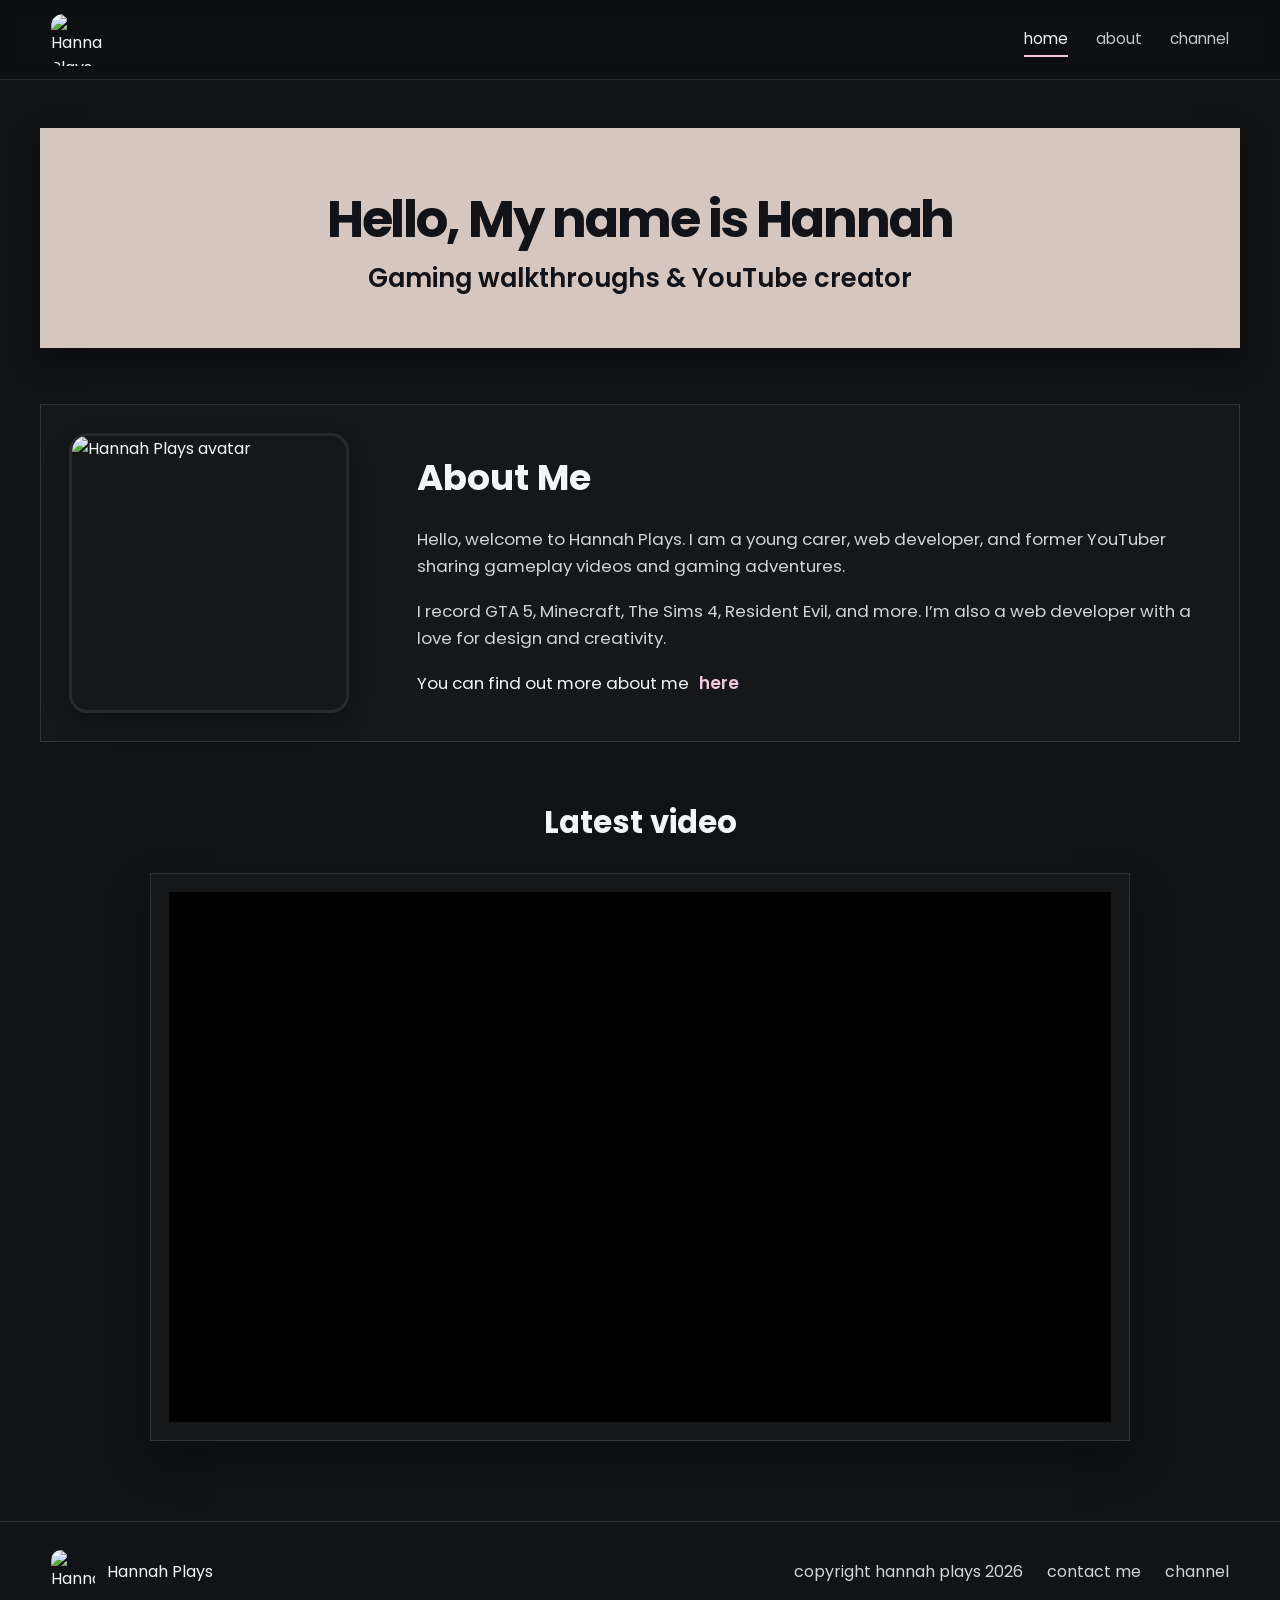
==== index.html @ 0dc18f48 "new changes" ====
﻿<!DOCTYPE html>
<html lang="en">
<head>
  <meta charset="UTF-8" />
  <meta name="viewport" content="width=device-width, initial-scale=1.0" />
  <title>Hannah Plays</title>
  <link rel="preconnect" href="https://fonts.gstatic.com" />
  <link href="https://fonts.googleapis.com/css2?family=Poppins:wght@400;600;700&display=swap" rel="stylesheet" />
  <link rel="stylesheet" href="assets/css/main.css" />
  <link rel="icon" href="assets/images/youtube-pfp.jpg" />
</head>
<body>
  <nav class="site-nav" aria-label="Main navigation">
    <div class="logo">
      <img src="assets/images/youtube-pfp.jpg" alt="Hannah Plays logo" />
    </div>

    <div class="hamburger" aria-label="Open menu" aria-expanded="false">
      <span></span>
      <span></span>
      <span></span>
    </div>

    <ul class="nav-links">
      <li><a class="active" href="#top">Home</a></li>
      <li><a href="#about">About</a></li>
      <li><a href="https://youtube.com/@autumnskyy_plays" target="_blank" rel="noreferrer">Channel</a></li>
    </ul>
  </nav>

  <main class="page-shell" id="top">
    <header class="hero">
      <div class="hero-panel">
        <div>
          <h1>Hello, My name is Hannah</h1>
          <h2>Gaming walkthroughs &amp; YouTube creator</h2>
        </div>
      </div>
    </header>

    <section class="about" id="about">
      <div class="about-card">
        <img src="assets/images/youtube-pfp.jpg" alt="Hannah Plays avatar" />

        <div class="about-copy">
          <h3>About Me</h3>
          <p>
            Hello, welcome to Hannah Plays. I am a young carer, web developer, and former YouTuber sharing gameplay videos and gaming adventures.
          </p>
          <p>
            I record GTA 5, Minecraft, The Sims 4, Resident Evil, and more. I’m also a web developer with a love for design and creativity.
          </p>
          <div class="more">
            <span>You can find out more about me</span>
            <a href="https://hannahcodes.co.uk/about/about.html" target="_blank" rel="noreferrer">here</a>
          </div>
        </div>
      </div>
    </section>

    <section class="latest" id="video">
      <h3>Latest video</h3>
      <div class="video-wrap">
        <iframe src="https://www.youtube.com/embed/QtCrce-6GHk" title="Latest video from Hannah Plays" allow="accelerometer; autoplay; clipboard-write; encrypted-media; gyroscope; picture-in-picture; web-share" allowfullscreen></iframe>
      </div>
    </section>
  </main>

  <footer class="site-footer">
    <div class="footer-inner">
      <div class="footer-logo">
        <img src="assets/images/youtube-pfp.jpg" alt="Hannah Plays footer logo" />
        <span>Hannah Plays</span>
      </div>

      <div class="footer-links">
        <span>copyright hannah plays 2026</span>
        <a href="mailto:hannah@hannahcodes.co.uk">contact me</a>
        <a href="https://youtube.com/@autumnskyy_plays" target="_blank" rel="noreferrer">channel</a>
      </div>
    </div>
  </footer>

  <script src="assets/js/nav.js"></script>
</body>
</html>
---- assets/css/main.css ----
﻿:root {
  --bg: #101214;
  --panel: #1b1d20;
  --panel-alt: #d9c9c4;
  --text: #f3f5f7;
  --muted: #d0d5db;
  --accent: #f2c7e2;
  --accent-strong: #dd9cc7;
  --soft: rgba(255,255,255,0.08);
  --line: rgba(255,255,255,0.12);
  --nav: #0d0f12;
  --footer: #111316;
  --hero-bg: #d6c6c0;
  --hero-text: #111319;
  --shadow: rgba(0,0,0,0.32);
}

* {
  box-sizing: border-box;
  margin: 0;
  padding: 0;
}

html {
  scroll-behavior: smooth;
}

body {
  font-family: "Poppins", sans-serif;
  background: var(--bg);
  color: var(--text);
  line-height: 1.6;
}

a {
  color: inherit;
  text-decoration: none;
}

img {
  display: block;
  max-width: 100%;
}

.site-nav {
  position: sticky;
  top: 0;
  z-index: 50;
  display: flex;
  align-items: center;
  justify-content: space-between;
  height: 80px;
  padding: 0 4vw;
  background: rgba(13,15,18,0.94);
  border-bottom: 1px solid var(--line);
  backdrop-filter: blur(8px);
}

.logo {
  display: flex;
  align-items: center;
  gap: 12px;
  min-width: 180px;
}

.logo img {
  width: 52px;
  height: 52px;
  border-radius: 12px;
  object-fit: cover;
}

.nav-links {
  list-style: none;
  display: flex;
  align-items: center;
  gap: 28px;
  text-transform: lowercase;
  font-size: 0.95rem;
}

.nav-links a {
  position: relative;
  color: var(--text);
  opacity: 0.8;
  transition: opacity 0.2s ease;
}

.nav-links a::after {
  content: "";
  position: absolute;
  left: 0;
  bottom: -8px;
  width: 0;
  height: 2px;
  background: var(--accent);
  transition: width 0.25s ease;
}

.nav-links a:hover,
.nav-links a.active {
  opacity: 1;
}

.nav-links a:hover::after,
.nav-links a.active::after {
  width: 100%;
}

.hamburger {
  display: none;
  flex-direction: column;
  gap: 5px;
  width: 34px;
  cursor: pointer;
}

.hamburger span {
  display: block;
  height: 3px;
  background: #fff;
  border-radius: 10px;
}

.page-shell {
  width: min(1200px, calc(100% - 32px));
  margin: 0 auto;
}

.hero {
  padding-top: 48px;
}

.hero-panel {
  background: var(--hero-bg);
  color: var(--hero-text);
  border-radius: 0;
  padding: 56px 30px 42px;
  min-height: 220px;
  display: flex;
  align-items: center;
  justify-content: center;
  text-align: center;
  box-shadow: 0 12px 30px var(--shadow);
}

.hero-panel h1 {
  font-size: clamp(2.1rem, 4vw, 4rem);
  line-height: 1.1;
  letter-spacing: -0.04em;
  max-width: 900px;
  font-weight: 700;
}

.hero-panel h2 {
  margin-top: 10px;
  font-size: clamp(1.1rem, 2vw, 2rem);
  font-weight: 600;
}

.about {
  padding: 56px 0 20px;
}

.about-card {
  display: grid;
  grid-template-columns: 320px 1fr;
  gap: 28px;
  align-items: center;
  background: rgba(255,255,255,0.02);
  border: 1px solid var(--line);
  padding: 28px;
}

.about-card img {
  width: 100%;
  max-width: 280px;
  aspect-ratio: 1;
  object-fit: cover;
  border-radius: 18px;
  border: 3px solid rgba(255,255,255,0.08);
  box-shadow: 0 8px 24px var(--shadow);
}

.about-copy h3 {
  font-size: clamp(1.8rem, 2.8vw, 2.7rem);
  margin-bottom: 20px;
}

.about-copy p {
  color: var(--muted);
  font-size: 1.05rem;
  margin-bottom: 18px;
}

.about-copy .more {
  display: flex;
  flex-wrap: wrap;
  align-items: center;
  gap: 10px;
  font-size: 1.05rem;
  color: var(--text);
}

.about-copy .more a {
  color: var(--accent);
  font-weight: 600;
}

.latest {
  padding: 36px 0 80px;
}

.latest h3 {
  text-align: center;
  font-size: clamp(1.8rem, 2.4vw, 2.4rem);
  margin-bottom: 26px;
}

.video-wrap {
  max-width: 980px;
  margin: 0 auto;
  background: rgba(255,255,255,0.02);
  border: 1px solid var(--line);
  box-shadow: 0 20px 40px rgba(0,0,0,0.26);
  padding: 18px;
}

.video-wrap iframe {
  width: 100%;
  aspect-ratio: 16 / 9;
  border: 0;
  display: block;
  background: #000;
}

.site-footer {
  background: var(--footer);
  border-top: 1px solid var(--line);
  padding: 28px 4vw;
}

.footer-inner {
  width: min(1200px, 100%);
  margin: 0 auto;
  display: flex;
  align-items: center;
  justify-content: space-between;
  gap: 20px;
}

.footer-logo {
  display: flex;
  align-items: center;
  gap: 12px;
}

.footer-logo img {
  width: 44px;
  height: 44px;
  border-radius: 10px;
}

.footer-links {
  display: flex;
  align-items: center;
  gap: 24px;
  color: var(--muted);
  flex-wrap: wrap;
}

.footer-links a {
  color: var(--muted);
}

.footer-links a:hover {
  color: var(--accent);
}

@media (max-width: 800px) {
  .hamburger {
    display: flex;
  }

  .nav-links {
    position: absolute;
    top: 80px;
    left: 0;
    right: 0;
    display: none;
    flex-direction: column;
    padding: 20px 0 28px;
    background: rgba(13,15,18,0.98);
    border-top: 1px solid var(--line);
    border-bottom: 1px solid var(--line);
  }

  .nav-links.open {
    display: flex;
  }

  .about-card {
    grid-template-columns: 1fr;
    text-align: center;
  }

  .about-card img {
    margin: 0 auto;
  }

  .about-copy .more {
    justify-content: center;
  }

  .footer-inner {
    flex-direction: column;
    align-items: flex-start;
  }
}
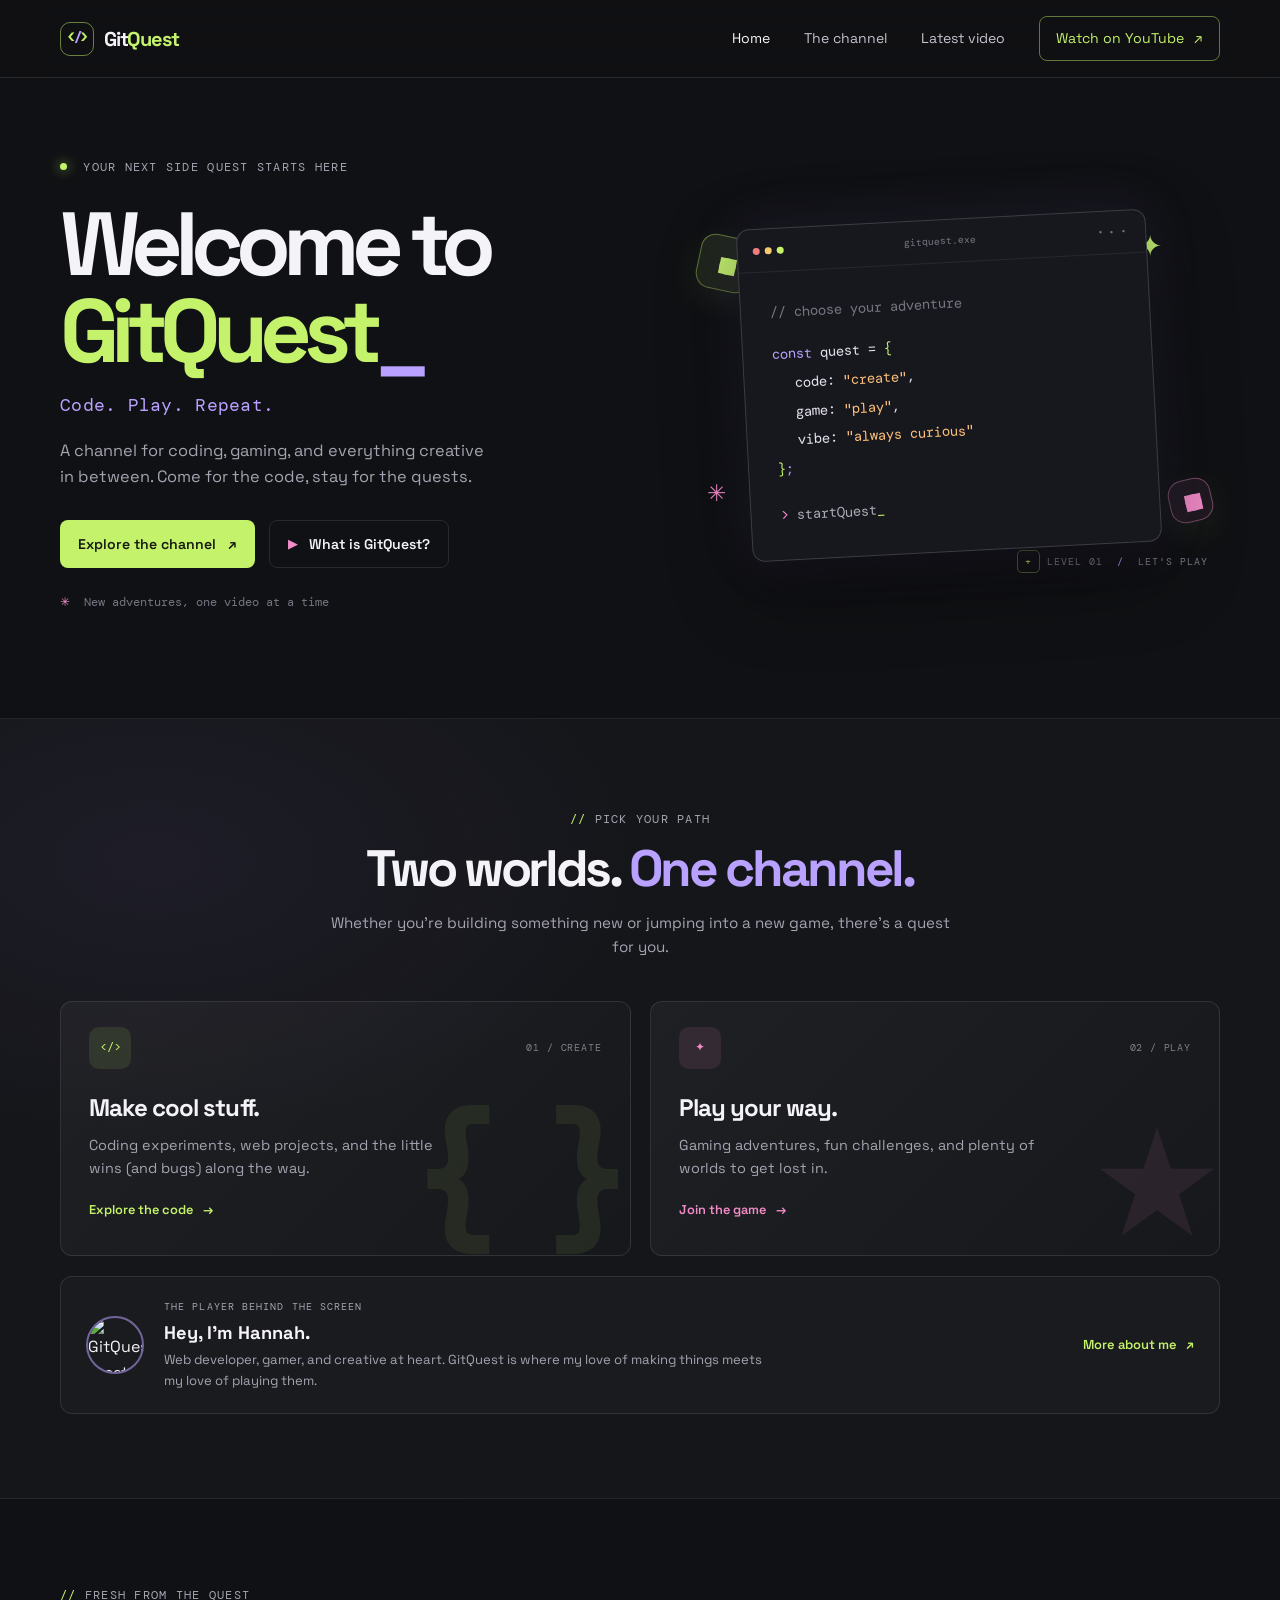
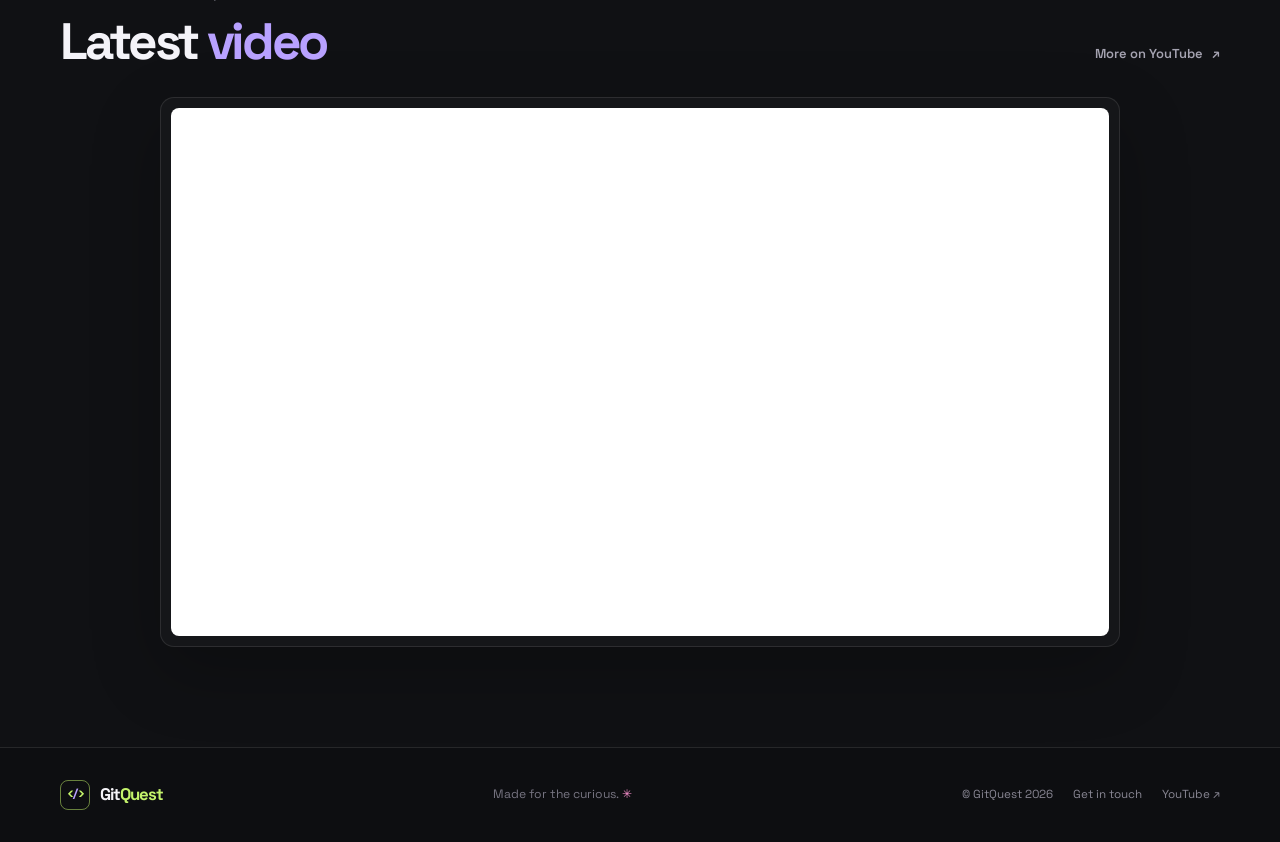
==== commit 689a9929: "GitQuest" ====
--- a/index.html
+++ b/index.html
@@ -1,86 +1,151 @@
 ﻿<!DOCTYPE html>
 <html lang="en">
+
 <head>
   <meta charset="UTF-8" />
   <meta name="viewport" content="width=device-width, initial-scale=1.0" />
-  <title>Hannah Plays</title>
-  <link rel="preconnect" href="https://fonts.gstatic.com" />
-  <link href="https://fonts.googleapis.com/css2?family=Poppins:wght@400;600;700&display=swap" rel="stylesheet" />
+  <meta name="theme-color" content="#101114" />
+  <meta name="description" content="GitQuest is a channel for coding, gaming, and the fun adventures in between." />
+  <title>GitQuest — Code. Play. Repeat.</title>
+  <link rel="preconnect" href="https://fonts.googleapis.com" />
+  <link rel="preconnect" href="https://fonts.gstatic.com" crossorigin />
+  <link href="https://fonts.googleapis.com/css2?family=DM+Mono:wght@400;500&family=Space+Grotesk:wght@400;500;600;700&display=swap" rel="stylesheet" />
   <link rel="stylesheet" href="assets/css/main.css" />
   <link rel="icon" href="assets/images/youtube-pfp.jpg" />
 </head>
+
 <body>
   <nav class="site-nav" aria-label="Main navigation">
-    <div class="logo">
-      <img src="assets/images/youtube-pfp.jpg" alt="Hannah Plays logo" />
-    </div>
+    <a class="brand" href="#top" aria-label="GitQuest home">
+      <span class="brand-mark" aria-hidden="true"><span>&lt;</span><i>/</i><span>&gt;</span></span>
+      <span>Git<span class="brand-accent">Quest</span></span>
+    </a>
 
-    <div class="hamburger" aria-label="Open menu" aria-expanded="false">
+    <button class="hamburger" type="button" aria-label="Open menu" aria-expanded="false" aria-controls="nav-links">
       <span></span>
       <span></span>
       <span></span>
-    </div>
+    </button>
 
-    <ul class="nav-links">
+    <ul class="nav-links" id="nav-links">
       <li><a class="active" href="#top">Home</a></li>
-      <li><a href="#about">About</a></li>
-      <li><a href="https://youtube.com/@autumnskyy_plays" target="_blank" rel="noreferrer">Channel</a></li>
+      <li><a href="#about">The channel</a></li>
+      <li><a href="#video">Latest video</a></li>
+      <li><a class="nav-cta" href="https://youtube.com/@autumnskyy_plays" target="_blank" rel="noreferrer">Watch on YouTube <span aria-hidden="true">↗</span></a></li>
     </ul>
   </nav>
 
-  <main class="page-shell" id="top">
-    <header class="hero">
-      <div class="hero-panel">
-        <div>
-          <h1>Hello, My name is Hannah</h1>
-          <h2>Gaming walkthroughs &amp; YouTube creator</h2>
+  <main id="top">
+    <section class="hero page-shell" aria-labelledby="hero-title">
+      <div class="hero-copy">
+        <p class="eyebrow"><span class="status-dot"></span> YOUR NEXT SIDE QUEST STARTS HERE</p>
+        <h1 id="hero-title">Welcome to<br /><span class="title-highlight">GitQuest</span><span class="title-cursor" aria-hidden="true">_</span></h1>
+        <p class="hero-tagline">Code. Play. Repeat.</p>
+        <p class="hero-description">A channel for coding, gaming, and everything creative in between. Come for the code, stay for the quests.</p>
+        <div class="hero-actions">
+          <a class="button button-primary" href="https://youtube.com/@autumnskyy_plays" target="_blank" rel="noreferrer">Explore the channel <span aria-hidden="true">↗</span></a>
+          <a class="button button-quiet" href="#about"><span class="play-icon" aria-hidden="true">▶</span> What is GitQuest?</a>
         </div>
+        <div class="hero-note"><span aria-hidden="true">✳</span> New adventures, one video at a time</div>
       </div>
-    </header>
 
-    <section class="about" id="about">
-      <div class="about-card">
-        <img src="assets/images/youtube-pfp.jpg" alt="Hannah Plays avatar" />
+      <div class="quest-art" aria-label="A coding terminal surrounded by colorful game-inspired shapes">
+        <div class="art-orbit orbit-one"></div>
+        <div class="art-orbit orbit-two"></div>
+        <div class="spark spark-one">✦</div>
+        <div class="spark spark-two">✳</div>
+        <div class="quest-window">
+          <div class="window-bar">
+            <div class="window-dots" aria-hidden="true"><i></i><i></i><i></i></div>
+            <span>gitquest.exe</span>
+            <span class="window-menu" aria-hidden="true">···</span>
+          </div>
+          <div class="terminal-content">
+            <p class="terminal-comment">// choose your adventure</p>
+            <p><span class="terminal-purple">const</span> quest = <span class="terminal-green">{</span></p>
+            <p class="terminal-indent">code: <span class="terminal-orange">"create"</span>,</p>
+            <p class="terminal-indent">game: <span class="terminal-orange">"play"</span>,</p>
+            <p class="terminal-indent">vibe: <span class="terminal-orange">"always curious"</span></p>
+            <p><span class="terminal-green">}</span><span class="terminal-purple">;</span></p>
+            <p class="terminal-run"><span class="terminal-prompt">&gt;</span> startQuest<span class="terminal-cursor">_</span></p>
+          </div>
+        </div>
+        <div class="pixel-token token-one" aria-hidden="true"><span></span></div>
+        <div class="pixel-token token-two" aria-hidden="true"><span></span></div>
+        <div class="art-label"><span class="label-icon" aria-hidden="true">+</span> LEVEL 01 <span class="label-divider">/</span> LET'S PLAY</div>
+      </div>
+    </section>
 
-        <div class="about-copy">
-          <h3>About Me</h3>
-          <p>
-            Hello, welcome to Hannah Plays. I am a young carer, web developer, and former YouTuber sharing gameplay videos and gaming adventures.
-          </p>
-          <p>
-            I record GTA 5, Minecraft, The Sims 4, Resident Evil, and more. I’m also a web developer with a love for design and creativity.
-          </p>
-          <div class="more">
-            <span>You can find out more about me</span>
-            <a href="https://hannahcodes.co.uk/about/about.html" target="_blank" rel="noreferrer">here</a>
+    <section class="channel-section" id="about">
+      <div class="page-shell">
+        <div class="section-heading">
+          <p class="eyebrow"><span class="heading-slash">//</span> PICK YOUR PATH</p>
+          <h2>Two worlds. <span>One channel.</span></h2>
+          <p>Whether you're building something new or jumping into a new game, there's a quest for you.</p>
+        </div>
+
+        <div class="path-grid">
+          <article class="path-card path-code">
+            <div class="path-topline"><span class="path-icon code-icon" aria-hidden="true">&lt;/&gt;</span><span class="path-number">01 / CREATE</span></div>
+            <h3>Make cool stuff.</h3>
+            <p>Coding experiments, web projects, and the little wins (and bugs) along the way.</p>
+            <span class="path-decoration code-decoration" aria-hidden="true">{ }</span>
+            <a href="#video" class="path-link">Explore the code <span aria-hidden="true">→</span></a>
+          </article>
+
+          <article class="path-card path-game">
+            <div class="path-topline"><span class="path-icon game-icon" aria-hidden="true">✦</span><span class="path-number">02 / PLAY</span></div>
+            <h3>Play your way.</h3>
+            <p>Gaming adventures, fun challenges, and plenty of worlds to get lost in.</p>
+            <span class="path-decoration game-decoration" aria-hidden="true">★</span>
+            <a href="#video" class="path-link">Join the game <span aria-hidden="true">→</span></a>
+          </article>
+        </div>
+
+        <div class="about-strip">
+          <div class="about-avatar"><img src="assets/images/youtube-pfp.jpg" alt="GitQuest creator" /></div>
+          <div class="about-copy">
+            <p class="eyebrow">THE PLAYER BEHIND THE SCREEN</p>
+            <h3>Hey, I'm Hannah.</h3>
+            <p>Web developer, gamer, and creative at heart. GitQuest is where my love of making things meets my love of playing them.</p>
           </div>
+          <a class="about-link" href="https://hannahcodes.co.uk/about/about.html" target="_blank" rel="noreferrer">More about me <span aria-hidden="true">↗</span></a>
         </div>
       </div>
     </section>
 
-    <section class="latest" id="video">
-      <h3>Latest video</h3>
+    <section class="latest page-shell" id="video">
+      <div class="latest-heading">
+        <div>
+          <p class="eyebrow"><span class="heading-slash">//</span> FRESH FROM THE QUEST</p>
+          <h2>Latest <span>video</span></h2>
+        </div>
+        <a class="text-link" href="https://youtube.com/@autumnskyy_plays" target="_blank" rel="noreferrer">More on YouTube <span aria-hidden="true">↗</span></a>
+      </div>
       <div class="video-wrap">
-        <iframe src="https://www.youtube.com/embed/QtCrce-6GHk" title="Latest video from Hannah Plays" allow="accelerometer; autoplay; clipboard-write; encrypted-media; gyroscope; picture-in-picture; web-share" allowfullscreen></iframe>
+        <iframe src="https://www.youtube.com/embed/QtCrce-6GHk" title="Latest video from GitQuest"
+          allow="accelerometer; autoplay; clipboard-write; encrypted-media; gyroscope; picture-in-picture; web-share"
+          referrerpolicy="strict-origin-when-cross-origin" allowfullscreen></iframe>
       </div>
     </section>
   </main>
 
   <footer class="site-footer">
     <div class="footer-inner">
-      <div class="footer-logo">
-        <img src="assets/images/youtube-pfp.jpg" alt="Hannah Plays footer logo" />
-        <span>Hannah Plays</span>
-      </div>
-
+      <a class="brand footer-brand" href="#top" aria-label="GitQuest home">
+        <span class="brand-mark" aria-hidden="true"><span>&lt;</span><i>/</i><span>&gt;</span></span>
+        <span>Git<span class="brand-accent">Quest</span></span>
+      </a>
+      <p>Made for the curious. <span aria-hidden="true">✳</span></p>
       <div class="footer-links">
-        <span>copyright hannah plays 2026</span>
-        <a href="mailto:hannah@hannahcodes.co.uk">contact me</a>
-        <a href="https://youtube.com/@autumnskyy_plays" target="_blank" rel="noreferrer">channel</a>
+        <span>© GitQuest 2026</span>
+        <a href="mailto:hannah@hannahcodes.co.uk">Get in touch</a>
+        <a href="https://youtube.com/@autumnskyy_plays" target="_blank" rel="noreferrer">YouTube ↗</a>
       </div>
     </div>
   </footer>
 
   <script src="assets/js/nav.js"></script>
 </body>
-</html>
+
+</html>
--- a/assets/css/main.css
+++ b/assets/css/main.css
@@ -1,18 +1,16 @@
-﻿:root {
-  --bg: #101214;
-  --panel: #1b1d20;
-  --panel-alt: #d9c9c4;
-  --text: #f3f5f7;
-  --muted: #d0d5db;
-  --accent: #f2c7e2;
-  --accent-strong: #dd9cc7;
-  --soft: rgba(255,255,255,0.08);
-  --line: rgba(255,255,255,0.12);
-  --nav: #0d0f12;
-  --footer: #111316;
-  --hero-bg: #d6c6c0;
-  --hero-text: #111319;
-  --shadow: rgba(0,0,0,0.32);
+:root {
+  color-scheme: dark;
+  --bg: #101114;
+  --bg-soft: #15161a;
+  --panel: #191a20;
+  --text: #f4f3f8;
+  --muted: #a5a3b1;
+  --line: rgba(255, 255, 255, 0.1);
+  --lime: #c4f36b;
+  --purple: #b8a1ff;
+  --pink: #f28cc8;
+  --font: "Space Grotesk", sans-serif;
+  --mono: "DM Mono", monospace;
 }
 
 * {
@@ -23,13 +21,21 @@
 
 html {
   scroll-behavior: smooth;
+  scroll-padding-top: 88px;
 }
 
 body {
-  font-family: "Poppins", sans-serif;
+  overflow-x: hidden;
   background: var(--bg);
   color: var(--text);
+  font-family: var(--font);
   line-height: 1.6;
+}
+
+body,
+button,
+a {
+  -webkit-tap-highlight-color: transparent;
 }
 
 a {
@@ -37,9 +43,20 @@
   text-decoration: none;
 }
 
+a:focus-visible,
+button:focus-visible {
+  outline: 2px solid var(--lime);
+  outline-offset: 5px;
+}
+
 img {
   display: block;
   max-width: 100%;
+}
+
+.page-shell {
+  width: min(1160px, calc(100% - 48px));
+  margin: 0 auto;
 }
 
 .site-nav {
@@ -49,271 +66,951 @@
   display: flex;
   align-items: center;
   justify-content: space-between;
-  height: 80px;
-  padding: 0 4vw;
-  background: rgba(13,15,18,0.94);
+  height: 78px;
+  padding: 0 max(24px, calc((100vw - 1160px) / 2));
+  background: rgba(16, 17, 20, 0.88);
   border-bottom: 1px solid var(--line);
-  backdrop-filter: blur(8px);
-}
-
-.logo {
+  backdrop-filter: blur(16px);
+}
+
+.brand {
+  display: inline-flex;
+  align-items: center;
+  gap: 10px;
+  color: var(--text);
+  font-size: 1.25rem;
+  font-weight: 700;
+  letter-spacing: -0.06em;
+}
+
+.brand-accent {
+  color: var(--lime);
+}
+
+.brand-mark {
+  display: inline-flex;
+  align-items: center;
+  justify-content: center;
+  width: 34px;
+  height: 34px;
+  border: 1px solid rgba(196, 243, 107, 0.5);
+  border-radius: 10px;
+  color: var(--lime);
+  font-family: var(--mono);
+  font-size: 0.8rem;
+  letter-spacing: -0.12em;
+}
+
+.brand-mark i {
+  color: var(--purple);
+  font-style: normal;
+}
+
+.nav-links {
   display: flex;
   align-items: center;
-  gap: 12px;
-  min-width: 180px;
-}
-
-.logo img {
-  width: 52px;
-  height: 52px;
-  border-radius: 12px;
-  object-fit: cover;
-}
-
-.nav-links {
+  gap: 34px;
   list-style: none;
-  display: flex;
-  align-items: center;
-  gap: 28px;
-  text-transform: lowercase;
-  font-size: 0.95rem;
-}
-
-.nav-links a {
-  position: relative;
+  color: #c4c2cd;
+  font-size: 0.88rem;
+}
+
+.nav-links a:not(.nav-cta) {
+  transition: color 0.2s ease;
+}
+
+.nav-links a:not(.nav-cta):hover,
+.nav-links a.active {
   color: var(--text);
-  opacity: 0.8;
-  transition: opacity 0.2s ease;
-}
-
-.nav-links a::after {
-  content: "";
-  position: absolute;
-  left: 0;
-  bottom: -8px;
-  width: 0;
-  height: 2px;
-  background: var(--accent);
-  transition: width 0.25s ease;
-}
-
-.nav-links a:hover,
-.nav-links a.active {
-  opacity: 1;
-}
-
-.nav-links a:hover::after,
-.nav-links a.active::after {
-  width: 100%;
+}
+
+.nav-cta {
+  display: inline-flex;
+  align-items: center;
+  gap: 10px;
+  padding: 10px 16px;
+  border: 1px solid rgba(196, 243, 107, 0.45);
+  border-radius: 8px;
+  color: var(--lime);
+  transition: background 0.2s ease, color 0.2s ease;
+}
+
+.nav-cta:hover {
+  background: var(--lime);
+  color: #171a10;
 }
 
 .hamburger {
   display: none;
+  width: 42px;
+  height: 42px;
   flex-direction: column;
+  align-items: center;
+  justify-content: center;
   gap: 5px;
-  width: 34px;
+  border: 1px solid var(--line);
+  border-radius: 9px;
+  background: transparent;
   cursor: pointer;
 }
 
 .hamburger span {
-  display: block;
-  height: 3px;
-  background: #fff;
-  border-radius: 10px;
-}
-
-.page-shell {
-  width: min(1200px, calc(100% - 32px));
-  margin: 0 auto;
+  width: 17px;
+  height: 2px;
+  border-radius: 2px;
+  background: var(--text);
+  transition: transform 0.2s ease, opacity 0.2s ease;
+}
+
+.hamburger.toggle span:first-child {
+  transform: translateY(7px) rotate(45deg);
+}
+
+.hamburger.toggle span:nth-child(2) {
+  opacity: 0;
+}
+
+.hamburger.toggle span:last-child {
+  transform: translateY(-7px) rotate(-45deg);
 }
 
 .hero {
-  padding-top: 48px;
-}
-
-.hero-panel {
-  background: var(--hero-bg);
-  color: var(--hero-text);
-  border-radius: 0;
-  padding: 56px 30px 42px;
-  min-height: 220px;
-  display: flex;
-  align-items: center;
-  justify-content: center;
-  text-align: center;
-  box-shadow: 0 12px 30px var(--shadow);
-}
-
-.hero-panel h1 {
-  font-size: clamp(2.1rem, 4vw, 4rem);
-  line-height: 1.1;
-  letter-spacing: -0.04em;
-  max-width: 900px;
-  font-weight: 700;
-}
-
-.hero-panel h2 {
-  margin-top: 10px;
-  font-size: clamp(1.1rem, 2vw, 2rem);
-  font-weight: 600;
-}
-
-.about {
-  padding: 56px 0 20px;
-}
-
-.about-card {
+  position: relative;
   display: grid;
-  grid-template-columns: 320px 1fr;
-  gap: 28px;
-  align-items: center;
-  background: rgba(255,255,255,0.02);
-  border: 1px solid var(--line);
-  padding: 28px;
-}
-
-.about-card img {
-  width: 100%;
-  max-width: 280px;
-  aspect-ratio: 1;
-  object-fit: cover;
-  border-radius: 18px;
-  border: 3px solid rgba(255,255,255,0.08);
-  box-shadow: 0 8px 24px var(--shadow);
-}
-
-.about-copy h3 {
-  font-size: clamp(1.8rem, 2.8vw, 2.7rem);
-  margin-bottom: 20px;
-}
-
-.about-copy p {
+  grid-template-columns: 1.02fr 0.98fr;
+  align-items: center;
+  gap: 55px;
+  min-height: 640px;
+  padding-top: 45px;
+  padding-bottom: 70px;
+}
+
+.hero-copy {
+  position: relative;
+  z-index: 1;
+}
+
+.eyebrow {
   color: var(--muted);
-  font-size: 1.05rem;
-  margin-bottom: 18px;
-}
-
-.about-copy .more {
+  font-family: var(--mono);
+  font-size: 0.72rem;
+  letter-spacing: 0.11em;
+}
+
+.status-dot {
+  display: inline-block;
+  width: 7px;
+  height: 7px;
+  margin: 0 8px 1px 0;
+  border-radius: 50%;
+  background: var(--lime);
+  box-shadow: 0 0 12px rgba(196, 243, 107, 0.75);
+}
+
+.hero h1 {
+  margin-top: 23px;
+  font-size: clamp(3.8rem, 7vw, 6.6rem);
+  line-height: 0.97;
+  letter-spacing: -0.09em;
+}
+
+.title-highlight {
+  color: var(--lime);
+}
+
+.title-cursor {
+  color: var(--purple);
+  animation: blink 1s steps(2, start) infinite;
+}
+
+@keyframes blink {
+  to {
+    visibility: hidden;
+  }
+}
+
+.hero-tagline {
+  margin-top: 17px;
+  color: var(--purple);
+  font-family: var(--mono);
+  font-size: 1.15rem;
+  letter-spacing: 0.015em;
+}
+
+.hero-description {
+  max-width: 440px;
+  margin-top: 17px;
+  color: var(--muted);
+  font-size: 1.02rem;
+}
+
+.hero-actions {
   display: flex;
   flex-wrap: wrap;
   align-items: center;
+  gap: 14px;
+  margin-top: 30px;
+}
+
+.button {
+  display: inline-flex;
+  min-height: 48px;
+  align-items: center;
+  justify-content: center;
+  gap: 12px;
+  padding: 0 18px;
+  border-radius: 8px;
+  font-size: 0.88rem;
+  font-weight: 600;
+  transition: transform 0.2s ease, background 0.2s ease, border-color 0.2s ease;
+}
+
+.button:hover {
+  transform: translateY(-2px);
+}
+
+.button-primary {
+  background: var(--lime);
+  color: #171a10;
+}
+
+.button-primary:hover {
+  background: #d3fb8a;
+}
+
+.button-quiet {
+  border: 1px solid var(--line);
+  color: var(--text);
+}
+
+.button-quiet:hover {
+  border-color: rgba(255, 255, 255, 0.3);
+}
+
+.play-icon {
+  color: var(--pink);
+  font-size: 0.72rem;
+}
+
+.hero-note {
+  margin-top: 25px;
+  color: #777582;
+  font-family: var(--mono);
+  font-size: 0.73rem;
+}
+
+.hero-note span {
+  margin-right: 7px;
+  color: var(--pink);
+}
+
+.quest-art {
+  position: relative;
+  display: grid;
+  min-height: 440px;
+  place-items: center;
+  isolation: isolate;
+}
+
+.quest-art::before {
+  position: absolute;
+  z-index: -2;
+  width: 330px;
+  height: 330px;
+  border-radius: 50%;
+  background: radial-gradient(circle, rgba(153, 117, 255, 0.19), rgba(153, 117, 255, 0) 68%);
+  content: "";
+}
+
+.art-orbit {
+  position: absolute;
+  z-index: -1;
+  width: 350px;
+  height: 350px;
+  border: 1px solid rgba(184, 161, 255, 0.13);
+  border-radius: 50%;
+  transform: rotate(-27deg) scaleY(0.44);
+}
+
+.orbit-two {
+  width: 410px;
+  height: 410px;
+  border-color: rgba(196, 243, 107, 0.12);
+  transform: rotate(37deg) scaleY(0.45);
+}
+
+.quest-window {
+  z-index: 1;
+  width: min(100%, 410px);
+  overflow: hidden;
+  border: 1px solid rgba(255, 255, 255, 0.16);
+  border-radius: 13px;
+  background: #17181e;
+  box-shadow: 0 26px 80px rgba(0, 0, 0, 0.45), 0 0 55px rgba(157, 129, 255, 0.12);
+  transform: rotate(-3deg);
+}
+
+.window-bar {
+  display: flex;
+  height: 43px;
+  align-items: center;
+  justify-content: space-between;
+  padding: 0 15px;
+  border-bottom: 1px solid rgba(255, 255, 255, 0.07);
+  color: #777582;
+  font-family: var(--mono);
+  font-size: 0.62rem;
+}
+
+.window-dots {
+  display: flex;
+  gap: 5px;
+}
+
+.window-dots i {
+  width: 7px;
+  height: 7px;
+  border-radius: 50%;
+  background: #ef7d7d;
+}
+
+.window-dots i:nth-child(2) {
+  background: #f3c96c;
+}
+
+.window-dots i:nth-child(3) {
+  background: var(--lime);
+}
+
+.window-menu {
+  font-size: 1rem;
+  letter-spacing: 0.1em;
+}
+
+.terminal-content {
+  padding: 26px 29px 30px;
+  color: #e6e2ef;
+  font-family: var(--mono);
+  font-size: clamp(0.74rem, 1.4vw, 0.88rem);
+  line-height: 2.05;
+}
+
+.terminal-comment {
+  margin-bottom: 13px;
+  color: #777582;
+}
+
+.terminal-purple {
+  color: var(--purple);
+}
+
+.terminal-green {
+  color: var(--lime);
+}
+
+.terminal-orange {
+  color: #ffc17a;
+}
+
+.terminal-indent {
+  padding-left: 21px;
+}
+
+.terminal-run {
+  margin-top: 17px;
+  color: #adabb8;
+}
+
+.terminal-prompt {
+  color: var(--pink);
+}
+
+.terminal-cursor {
+  color: var(--lime);
+  animation: blink 1s steps(2, start) infinite;
+}
+
+.spark {
+  position: absolute;
+  color: var(--lime);
+  font-size: 1.8rem;
+}
+
+.spark-one {
+  top: 57px;
+  right: 58px;
+}
+
+.spark-two {
+  bottom: 93px;
+  left: 28px;
+  color: var(--pink);
+  font-size: 1.45rem;
+}
+
+.pixel-token {
+  position: absolute;
+  display: grid;
+  width: 55px;
+  height: 55px;
+  place-items: center;
+  border: 1px solid rgba(196, 243, 107, 0.4);
+  border-radius: 15px;
+  background: rgba(196, 243, 107, 0.09);
+  box-shadow: 0 10px 35px rgba(196, 243, 107, 0.08);
+  transform: rotate(12deg);
+}
+
+.pixel-token span {
+  width: 17px;
+  height: 17px;
+  background: var(--lime);
+  box-shadow: 8px 0 var(--lime), 0 8px var(--lime), 8px 8px var(--lime), 4px 4px #8dc94c;
+  transform: scale(0.65);
+}
+
+.token-one {
+  top: 70px;
+  left: 19px;
+}
+
+.token-two {
+  right: 8px;
+  bottom: 84px;
+  width: 43px;
+  height: 43px;
+  border-color: rgba(242, 140, 200, 0.42);
+  background: rgba(242, 140, 200, 0.08);
+  transform: rotate(-13deg);
+}
+
+.token-two span {
+  background: var(--pink);
+  box-shadow: 8px 0 var(--pink), 0 8px var(--pink), 8px 8px var(--pink), 4px 4px #bf6095;
+}
+
+.art-label {
+  position: absolute;
+  right: 12px;
+  bottom: 36px;
+  color: #7f7d8a;
+  font-family: var(--mono);
+  font-size: 0.62rem;
+  letter-spacing: 0.1em;
+}
+
+.label-icon {
+  padding: 4px 7px;
+  border: 1px solid rgba(196, 243, 107, 0.35);
+  border-radius: 5px;
+  color: var(--lime);
+}
+
+.label-divider {
+  margin: 0 7px;
+  color: var(--purple);
+}
+
+.channel-section {
+  padding: 92px 0 84px;
+  border-top: 1px solid rgba(255, 255, 255, 0.06);
+  border-bottom: 1px solid rgba(255, 255, 255, 0.06);
+  background:
+    radial-gradient(ellipse at 12% 18%, rgba(169, 139, 255, 0.06), transparent 31%),
+    var(--bg-soft);
+}
+
+.section-heading {
+  max-width: 630px;
+  margin: 0 auto 42px;
+  text-align: center;
+}
+
+.heading-slash {
+  color: var(--lime);
+}
+
+.section-heading h2,
+.latest-heading h2 {
+  margin-top: 12px;
+  font-size: clamp(2.1rem, 4vw, 3.25rem);
+  line-height: 1.1;
+  letter-spacing: -0.065em;
+}
+
+.section-heading h2 span,
+.latest-heading h2 span {
+  color: var(--purple);
+}
+
+.section-heading > p:last-child {
+  margin-top: 13px;
+  color: var(--muted);
+  font-size: 0.95rem;
+}
+
+.path-grid {
+  display: grid;
+  grid-template-columns: repeat(2, minmax(0, 1fr));
+  gap: 19px;
+}
+
+.path-card {
+  position: relative;
+  min-height: 255px;
+  overflow: hidden;
+  padding: 25px 28px;
+  border: 1px solid var(--line);
+  border-radius: 12px;
+  background: linear-gradient(135deg, rgba(255, 255, 255, 0.045), rgba(255, 255, 255, 0.012));
+  transition: border-color 0.2s ease, transform 0.2s ease;
+}
+
+.path-card:hover {
+  transform: translateY(-3px);
+}
+
+.path-code:hover {
+  border-color: rgba(196, 243, 107, 0.42);
+}
+
+.path-game:hover {
+  border-color: rgba(242, 140, 200, 0.42);
+}
+
+.path-topline {
+  display: flex;
+  align-items: center;
+  justify-content: space-between;
+}
+
+.path-icon {
+  display: grid;
+  width: 42px;
+  height: 42px;
+  place-items: center;
+  border-radius: 10px;
+  font-family: var(--mono);
+  font-size: 0.78rem;
+}
+
+.code-icon {
+  background: rgba(196, 243, 107, 0.1);
+  color: var(--lime);
+}
+
+.game-icon {
+  background: rgba(242, 140, 200, 0.1);
+  color: var(--pink);
+}
+
+.path-number {
+  color: #81808c;
+  font-family: var(--mono);
+  font-size: 0.65rem;
+  letter-spacing: 0.08em;
+}
+
+.path-card h3 {
+  position: relative;
+  z-index: 1;
+  margin-top: 20px;
+  font-size: 1.5rem;
+  letter-spacing: -0.04em;
+}
+
+.path-card > p {
+  position: relative;
+  z-index: 1;
+  max-width: 360px;
+  margin-top: 6px;
+  color: var(--muted);
+  font-size: 0.9rem;
+}
+
+.path-link {
+  position: relative;
+  z-index: 1;
+  display: inline-flex;
   gap: 10px;
-  font-size: 1.05rem;
-  color: var(--text);
-}
-
-.about-copy .more a {
-  color: var(--accent);
+  margin-top: 20px;
+  color: var(--lime);
+  font-size: 0.8rem;
   font-weight: 600;
 }
 
+.path-game .path-link {
+  color: var(--pink);
+}
+
+.path-decoration {
+  position: absolute;
+  right: 24px;
+  bottom: -38px;
+  color: rgba(196, 243, 107, 0.08);
+  font-family: var(--mono);
+  font-size: 9rem;
+  font-weight: 700;
+  letter-spacing: -0.15em;
+}
+
+.game-decoration {
+  right: 26px;
+  bottom: -34px;
+  color: rgba(242, 140, 200, 0.09);
+  font-family: var(--font);
+  font-size: 8rem;
+}
+
+.about-strip {
+  display: flex;
+  align-items: center;
+  gap: 20px;
+  margin-top: 20px;
+  padding: 22px 25px;
+  border: 1px solid var(--line);
+  border-radius: 12px;
+  background: rgba(255, 255, 255, 0.025);
+}
+
+.about-avatar {
+  flex: 0 0 auto;
+  width: 58px;
+  height: 58px;
+  overflow: hidden;
+  border: 2px solid rgba(184, 161, 255, 0.55);
+  border-radius: 50%;
+}
+
+.about-avatar img {
+  width: 100%;
+  height: 100%;
+  object-fit: cover;
+}
+
+.about-copy {
+  flex: 1;
+}
+
+.about-copy .eyebrow {
+  font-size: 0.62rem;
+}
+
+.about-copy h3 {
+  margin-top: 3px;
+  font-size: 1.14rem;
+}
+
+.about-copy > p:last-child {
+  max-width: 600px;
+  margin-top: 2px;
+  color: var(--muted);
+  font-size: 0.82rem;
+}
+
+.about-link,
+.text-link {
+  display: inline-flex;
+  flex: 0 0 auto;
+  align-items: center;
+  gap: 9px;
+  color: var(--lime);
+  font-size: 0.81rem;
+  font-weight: 600;
+}
+
 .latest {
-  padding: 36px 0 80px;
-}
-
-.latest h3 {
-  text-align: center;
-  font-size: clamp(1.8rem, 2.4vw, 2.4rem);
-  margin-bottom: 26px;
+  padding-top: 88px;
+  padding-bottom: 100px;
+}
+
+.latest-heading {
+  display: flex;
+  align-items: end;
+  justify-content: space-between;
+  gap: 20px;
+  margin-bottom: 27px;
+}
+
+.latest-heading h2 {
+  margin-top: 8px;
+}
+
+.text-link {
+  margin-bottom: 5px;
+  color: var(--muted);
+  transition: color 0.2s ease;
+}
+
+.text-link:hover {
+  color: var(--lime);
 }
 
 .video-wrap {
-  max-width: 980px;
+  max-width: 960px;
   margin: 0 auto;
-  background: rgba(255,255,255,0.02);
+  padding: 10px;
   border: 1px solid var(--line);
-  box-shadow: 0 20px 40px rgba(0,0,0,0.26);
-  padding: 18px;
+  border-radius: 14px;
+  background: rgba(255, 255, 255, 0.025);
+  box-shadow: 0 25px 70px rgba(0, 0, 0, 0.24);
 }
 
 .video-wrap iframe {
+  display: block;
   width: 100%;
   aspect-ratio: 16 / 9;
   border: 0;
-  display: block;
-  background: #000;
+  border-radius: 8px;
+  background: #08090b;
 }
 
 .site-footer {
-  background: var(--footer);
   border-top: 1px solid var(--line);
-  padding: 28px 4vw;
+  background: #0d0e11;
 }
 
 .footer-inner {
-  width: min(1200px, 100%);
-  margin: 0 auto;
   display: flex;
+  width: min(1160px, calc(100% - 48px));
+  min-height: 94px;
   align-items: center;
   justify-content: space-between;
   gap: 20px;
-}
-
-.footer-logo {
-  display: flex;
-  align-items: center;
-  gap: 12px;
-}
-
-.footer-logo img {
-  width: 44px;
-  height: 44px;
-  border-radius: 10px;
+  margin: 0 auto;
+}
+
+.footer-brand {
+  font-size: 1.05rem;
+}
+
+.footer-brand .brand-mark {
+  width: 30px;
+  height: 30px;
+  border-radius: 8px;
+  font-size: 0.7rem;
+}
+
+.footer-inner > p {
+  color: #777582;
+  font-size: 0.76rem;
+}
+
+.footer-inner > p span {
+  color: var(--pink);
 }
 
 .footer-links {
   display: flex;
-  align-items: center;
-  gap: 24px;
-  color: var(--muted);
   flex-wrap: wrap;
+  align-items: center;
+  gap: 20px;
+  color: #898794;
+  font-size: 0.73rem;
 }
 
 .footer-links a {
-  color: var(--muted);
+  transition: color 0.2s ease;
 }
 
 .footer-links a:hover {
-  color: var(--accent);
-}
-
-@media (max-width: 800px) {
+  color: var(--lime);
+}
+
+@media (max-width: 900px) {
+  .hero {
+    gap: 25px;
+    min-height: 570px;
+  }
+
+  .hero h1 {
+    font-size: clamp(3.5rem, 8vw, 5.3rem);
+  }
+
+  .quest-art {
+    min-height: 390px;
+  }
+
+  .art-orbit {
+    width: 300px;
+    height: 300px;
+  }
+
+  .orbit-two {
+    width: 350px;
+    height: 350px;
+  }
+
+  .footer-inner {
+    flex-wrap: wrap;
+    padding-top: 23px;
+    padding-bottom: 23px;
+  }
+}
+
+@media (max-width: 700px) {
+  html {
+    scroll-padding-top: 72px;
+  }
+
+  .page-shell {
+    width: min(100% - 36px, 520px);
+  }
+
+  .site-nav {
+    height: 68px;
+    padding: 0 18px;
+  }
+
   .hamburger {
     display: flex;
   }
 
   .nav-links {
     position: absolute;
-    top: 80px;
+    top: 67px;
     left: 0;
     right: 0;
     display: none;
-    flex-direction: column;
-    padding: 20px 0 28px;
-    background: rgba(13,15,18,0.98);
-    border-top: 1px solid var(--line);
+    align-items: stretch;
+    gap: 0;
+    padding: 8px 18px 20px;
     border-bottom: 1px solid var(--line);
+    background: rgba(16, 17, 20, 0.98);
   }
 
   .nav-links.open {
     display: flex;
-  }
-
-  .about-card {
+    flex-direction: column;
+  }
+
+  .nav-links li {
+    padding: 12px 2px;
+  }
+
+  .nav-links .nav-cta {
+    justify-content: center;
+    margin-top: 5px;
+  }
+
+  .hero {
     grid-template-columns: 1fr;
-    text-align: center;
-  }
-
-  .about-card img {
-    margin: 0 auto;
-  }
-
-  .about-copy .more {
-    justify-content: center;
+    gap: 0;
+    padding-top: 68px;
+    padding-bottom: 48px;
+  }
+
+  .hero h1 {
+    font-size: clamp(4rem, 15vw, 5.5rem);
+  }
+
+  .hero-description {
+    max-width: 420px;
+  }
+
+  .quest-art {
+    min-height: 360px;
+    margin-top: 2px;
+  }
+
+  .quest-window {
+    width: min(100% - 34px, 410px);
+  }
+
+  .art-orbit {
+    width: 280px;
+    height: 280px;
+  }
+
+  .orbit-two {
+    width: 330px;
+    height: 330px;
+  }
+
+  .token-one {
+    left: 4px;
+  }
+
+  .token-two {
+    right: 1px;
+  }
+
+  .spark-one {
+    right: 30px;
+  }
+
+  .channel-section {
+    padding: 68px 0 62px;
+  }
+
+  .section-heading {
+    margin-bottom: 30px;
+  }
+
+  .path-grid {
+    grid-template-columns: 1fr;
+  }
+
+  .path-card {
+    min-height: 235px;
+    padding: 22px;
+  }
+
+  .about-strip {
+    align-items: flex-start;
+    flex-wrap: wrap;
+    gap: 14px;
+    padding: 19px;
+  }
+
+  .about-copy {
+    min-width: calc(100% - 78px);
+  }
+
+  .about-link {
+    margin-left: 72px;
+  }
+
+  .latest {
+    padding-top: 67px;
+    padding-bottom: 72px;
+  }
+
+  .latest-heading {
+    align-items: flex-start;
+    flex-direction: column;
+    gap: 12px;
+    margin-bottom: 20px;
+  }
+
+  .video-wrap {
+    padding: 6px;
+    border-radius: 10px;
+  }
+
+  .video-wrap iframe {
+    border-radius: 6px;
   }
 
   .footer-inner {
+    width: min(100% - 36px, 520px);
+    align-items: flex-start;
     flex-direction: column;
-    align-items: flex-start;
-  }
-}
+    gap: 14px;
+  }
+
+  .footer-links {
+    gap: 15px;
+  }
+}
+
+@media (prefers-reduced-motion: reduce) {
+  *,
+  *::before,
+  *::after {
+    scroll-behavior: auto !important;
+    animation-duration: 0.01ms !important;
+    animation-iteration-count: 1 !important;
+    transition-duration: 0.01ms !important;
+  }
+}
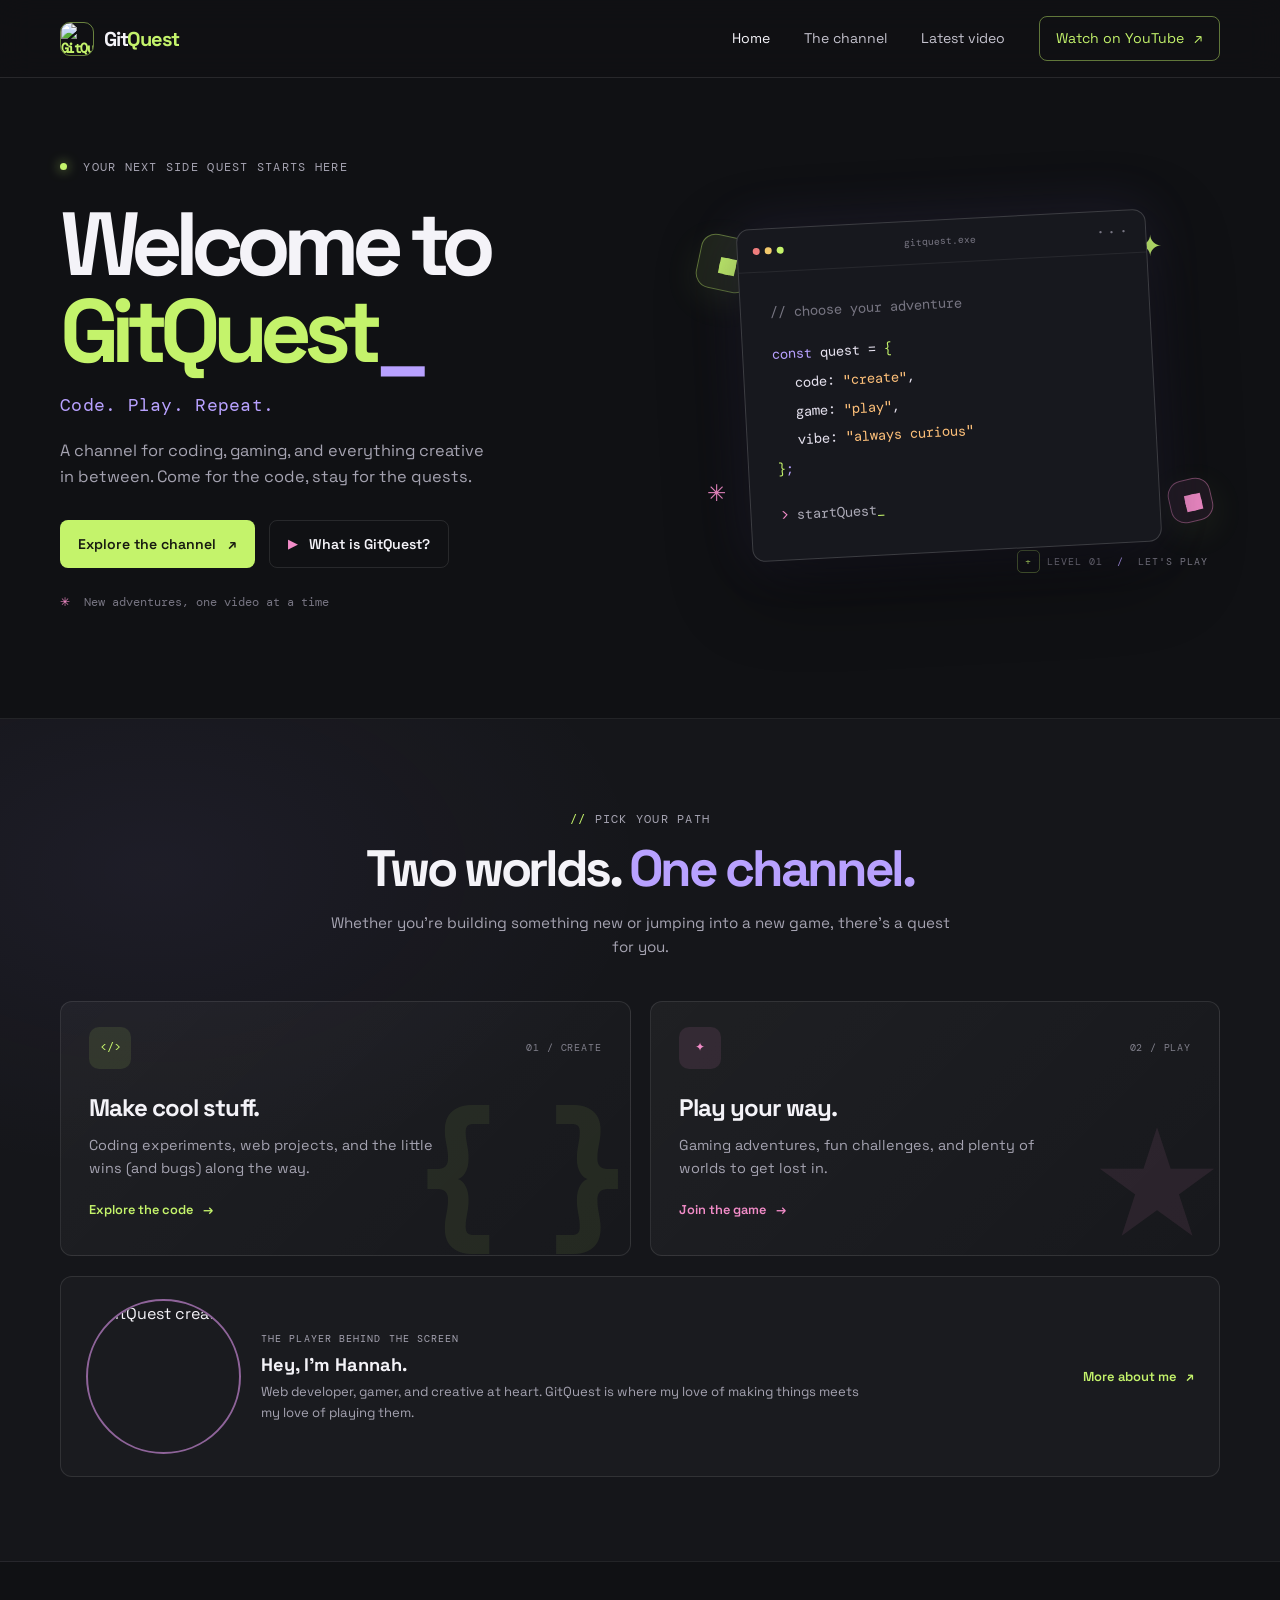
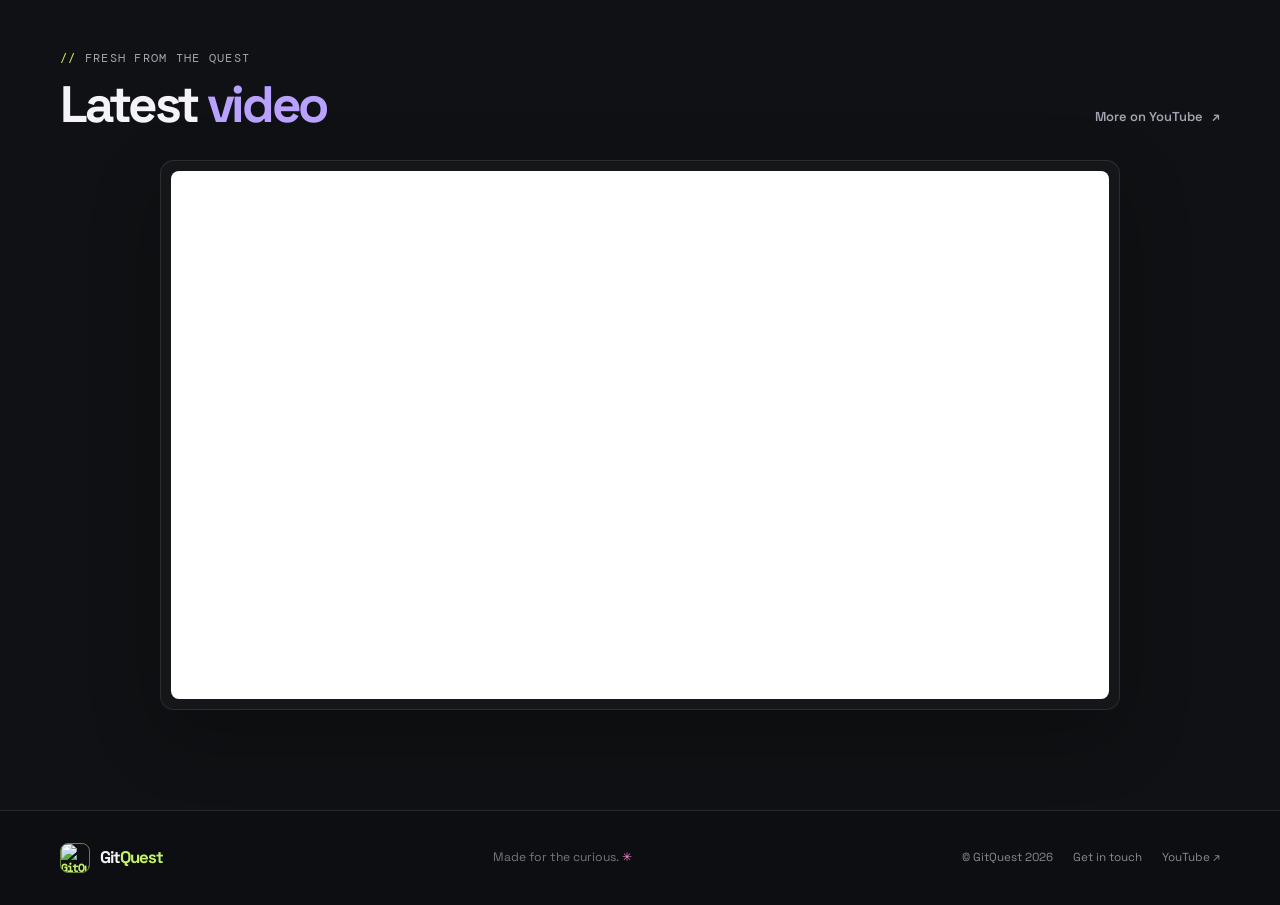
==== commit e3a8d240: "new changes" ====
--- a/index.html
+++ b/index.html
@@ -9,16 +9,18 @@
   <title>GitQuest — Code. Play. Repeat.</title>
   <link rel="preconnect" href="https://fonts.googleapis.com" />
   <link rel="preconnect" href="https://fonts.gstatic.com" crossorigin />
-  <link href="https://fonts.googleapis.com/css2?family=DM+Mono:wght@400;500&family=Space+Grotesk:wght@400;500;600;700&display=swap" rel="stylesheet" />
+  <link
+    href="https://fonts.googleapis.com/css2?family=DM+Mono:wght@400;500&family=Space+Grotesk:wght@400;500;600;700&display=swap"
+    rel="stylesheet" />
   <link rel="stylesheet" href="assets/css/main.css" />
-  <link rel="icon" href="assets/images/youtube-pfp.jpg" />
+  <link rel="icon" href="https://assets.hannahcodes.co.uk/images/GitQuest/GitQuest-logo.png" />
 </head>
 
 <body>
   <nav class="site-nav" aria-label="Main navigation">
     <a class="brand" href="#top" aria-label="GitQuest home">
-      <span class="brand-mark" aria-hidden="true"><span>&lt;</span><i>/</i><span>&gt;</span></span>
-      <span>Git<span class="brand-accent">Quest</span></span>
+      <img class="brand-mark" src="https://assets.hannahcodes.co.uk/images/GitQuest/GitQuest-logo.png"
+        alt="GitQuest logo" /><span>Git<SPAN CLASS="brand-accent">Quest</SPAN></span>
     </a>
 
     <button class="hamburger" type="button" aria-label="Open menu" aria-expanded="false" aria-controls="nav-links">
@@ -31,7 +33,8 @@
       <li><a class="active" href="#top">Home</a></li>
       <li><a href="#about">The channel</a></li>
       <li><a href="#video">Latest video</a></li>
-      <li><a class="nav-cta" href="https://youtube.com/@autumnskyy_plays" target="_blank" rel="noreferrer">Watch on YouTube <span aria-hidden="true">↗</span></a></li>
+      <li><a class="nav-cta" href="https://youtube.com/@autumnskyy_plays" target="_blank" rel="noreferrer">Watch on
+          YouTube <span aria-hidden="true">↗</span></a></li>
     </ul>
   </nav>
 
@@ -39,12 +42,16 @@
     <section class="hero page-shell" aria-labelledby="hero-title">
       <div class="hero-copy">
         <p class="eyebrow"><span class="status-dot"></span> YOUR NEXT SIDE QUEST STARTS HERE</p>
-        <h1 id="hero-title">Welcome to<br /><span class="title-highlight">GitQuest</span><span class="title-cursor" aria-hidden="true">_</span></h1>
+        <h1 id="hero-title">Welcome to<br /><span class="title-highlight">GitQuest</span><span class="title-cursor"
+            aria-hidden="true">_</span></h1>
         <p class="hero-tagline">Code. Play. Repeat.</p>
-        <p class="hero-description">A channel for coding, gaming, and everything creative in between. Come for the code, stay for the quests.</p>
+        <p class="hero-description">A channel for coding, gaming, and everything creative in between. Come for the code,
+          stay for the quests.</p>
         <div class="hero-actions">
-          <a class="button button-primary" href="https://youtube.com/@autumnskyy_plays" target="_blank" rel="noreferrer">Explore the channel <span aria-hidden="true">↗</span></a>
-          <a class="button button-quiet" href="#about"><span class="play-icon" aria-hidden="true">▶</span> What is GitQuest?</a>
+          <a class="button button-primary" href="https://youtube.com/@autumnskyy_plays" target="_blank"
+            rel="noreferrer">Explore the channel <span aria-hidden="true">↗</span></a>
+          <a class="button button-quiet" href="#about"><span class="play-icon" aria-hidden="true">▶</span> What is
+            GitQuest?</a>
         </div>
         <div class="hero-note"><span aria-hidden="true">✳</span> New adventures, one video at a time</div>
       </div>
@@ -67,12 +74,14 @@
             <p class="terminal-indent">game: <span class="terminal-orange">"play"</span>,</p>
             <p class="terminal-indent">vibe: <span class="terminal-orange">"always curious"</span></p>
             <p><span class="terminal-green">}</span><span class="terminal-purple">;</span></p>
-            <p class="terminal-run"><span class="terminal-prompt">&gt;</span> startQuest<span class="terminal-cursor">_</span></p>
+            <p class="terminal-run"><span class="terminal-prompt">&gt;</span> startQuest<span
+                class="terminal-cursor">_</span></p>
           </div>
         </div>
         <div class="pixel-token token-one" aria-hidden="true"><span></span></div>
         <div class="pixel-token token-two" aria-hidden="true"><span></span></div>
-        <div class="art-label"><span class="label-icon" aria-hidden="true">+</span> LEVEL 01 <span class="label-divider">/</span> LET'S PLAY</div>
+        <div class="art-label"><span class="label-icon" aria-hidden="true">+</span> LEVEL 01 <span
+            class="label-divider">/</span> LET'S PLAY</div>
       </div>
     </section>
 
@@ -86,7 +95,8 @@
 
         <div class="path-grid">
           <article class="path-card path-code">
-            <div class="path-topline"><span class="path-icon code-icon" aria-hidden="true">&lt;/&gt;</span><span class="path-number">01 / CREATE</span></div>
+            <div class="path-topline"><span class="path-icon code-icon" aria-hidden="true">&lt;/&gt;</span><span
+                class="path-number">01 / CREATE</span></div>
             <h3>Make cool stuff.</h3>
             <p>Coding experiments, web projects, and the little wins (and bugs) along the way.</p>
             <span class="path-decoration code-decoration" aria-hidden="true">{ }</span>
@@ -94,7 +104,8 @@
           </article>
 
           <article class="path-card path-game">
-            <div class="path-topline"><span class="path-icon game-icon" aria-hidden="true">✦</span><span class="path-number">02 / PLAY</span></div>
+            <div class="path-topline"><span class="path-icon game-icon" aria-hidden="true">✦</span><span
+                class="path-number">02 / PLAY</span></div>
             <h3>Play your way.</h3>
             <p>Gaming adventures, fun challenges, and plenty of worlds to get lost in.</p>
             <span class="path-decoration game-decoration" aria-hidden="true">★</span>
@@ -103,13 +114,16 @@
         </div>
 
         <div class="about-strip">
-          <div class="about-avatar"><img src="assets/images/youtube-pfp.jpg" alt="GitQuest creator" /></div>
+          <div class="about-avatar"><img src="https://assets.hannahcodes.co.uk/images/GitQuest/GitQuest-creator.png"
+              alt="GitQuest creator" /></div>
           <div class="about-copy">
             <p class="eyebrow">THE PLAYER BEHIND THE SCREEN</p>
             <h3>Hey, I'm Hannah.</h3>
-            <p>Web developer, gamer, and creative at heart. GitQuest is where my love of making things meets my love of playing them.</p>
+            <p>Web developer, gamer, and creative at heart. GitQuest is where my love of making things meets my love of
+              playing them.</p>
           </div>
-          <a class="about-link" href="https://hannahcodes.co.uk/about/about.html" target="_blank" rel="noreferrer">More about me <span aria-hidden="true">↗</span></a>
+          <a class="about-link" href="https://hannahcodes.co.uk/about/about.html" target="_blank" rel="noreferrer">More
+            about me <span aria-hidden="true">↗</span></a>
         </div>
       </div>
     </section>
@@ -120,7 +134,8 @@
           <p class="eyebrow"><span class="heading-slash">//</span> FRESH FROM THE QUEST</p>
           <h2>Latest <span>video</span></h2>
         </div>
-        <a class="text-link" href="https://youtube.com/@autumnskyy_plays" target="_blank" rel="noreferrer">More on YouTube <span aria-hidden="true">↗</span></a>
+        <a class="text-link" href="https://youtube.com/@autumnskyy_plays" target="_blank" rel="noreferrer">More on
+          YouTube <span aria-hidden="true">↗</span></a>
       </div>
       <div class="video-wrap">
         <iframe src="https://www.youtube.com/embed/QtCrce-6GHk" title="Latest video from GitQuest"
@@ -133,8 +148,8 @@
   <footer class="site-footer">
     <div class="footer-inner">
       <a class="brand footer-brand" href="#top" aria-label="GitQuest home">
-        <span class="brand-mark" aria-hidden="true"><span>&lt;</span><i>/</i><span>&gt;</span></span>
-        <span>Git<span class="brand-accent">Quest</span></span>
+        <img class="brand-mark" src="https://assets.hannahcodes.co.uk/images/GitQuest/GitQuest-logo.png"
+          alt="GitQuest logo" /><span>Git<SPAN CLASS="brand-accent">Quest</SPAN></span>
       </a>
       <p>Made for the curious. <span aria-hidden="true">✳</span></p>
       <div class="footer-links">
@@ -148,4 +163,4 @@
   <script src="assets/js/nav.js"></script>
 </body>
 
-</html>
+</html>
--- a/assets/css/main.css
+++ b/assets/css/main.css
@@ -42,7 +42,9 @@
   color: inherit;
   text-decoration: none;
 }
-
+.brand_accent {
+  color: var(--lime);
+}
 a:focus-visible,
 button:focus-visible {
   outline: 2px solid var(--lime);
@@ -132,7 +134,9 @@
   border: 1px solid rgba(196, 243, 107, 0.45);
   border-radius: 8px;
   color: var(--lime);
-  transition: background 0.2s ease, color 0.2s ease;
+  transition:
+    background 0.2s ease,
+    color 0.2s ease;
 }
 
 .nav-cta:hover {
@@ -159,7 +163,9 @@
   height: 2px;
   border-radius: 2px;
   background: var(--text);
-  transition: transform 0.2s ease, opacity 0.2s ease;
+  transition:
+    transform 0.2s ease,
+    opacity 0.2s ease;
 }
 
 .hamburger.toggle span:first-child {
@@ -262,7 +268,10 @@
   border-radius: 8px;
   font-size: 0.88rem;
   font-weight: 600;
-  transition: transform 0.2s ease, background 0.2s ease, border-color 0.2s ease;
+  transition:
+    transform 0.2s ease,
+    background 0.2s ease,
+    border-color 0.2s ease;
 }
 
 .button:hover {
@@ -318,7 +327,11 @@
   width: 330px;
   height: 330px;
   border-radius: 50%;
-  background: radial-gradient(circle, rgba(153, 117, 255, 0.19), rgba(153, 117, 255, 0) 68%);
+  background: radial-gradient(
+    circle,
+    rgba(153, 117, 255, 0.19),
+    rgba(153, 117, 255, 0) 68%
+  );
   content: "";
 }
 
@@ -346,7 +359,9 @@
   border: 1px solid rgba(255, 255, 255, 0.16);
   border-radius: 13px;
   background: #17181e;
-  box-shadow: 0 26px 80px rgba(0, 0, 0, 0.45), 0 0 55px rgba(157, 129, 255, 0.12);
+  box-shadow:
+    0 26px 80px rgba(0, 0, 0, 0.45),
+    0 0 55px rgba(157, 129, 255, 0.12);
   transform: rotate(-3deg);
 }
 
@@ -465,7 +480,11 @@
   width: 17px;
   height: 17px;
   background: var(--lime);
-  box-shadow: 8px 0 var(--lime), 0 8px var(--lime), 8px 8px var(--lime), 4px 4px #8dc94c;
+  box-shadow:
+    8px 0 var(--lime),
+    0 8px var(--lime),
+    8px 8px var(--lime),
+    4px 4px #8dc94c;
   transform: scale(0.65);
 }
 
@@ -486,7 +505,11 @@
 
 .token-two span {
   background: var(--pink);
-  box-shadow: 8px 0 var(--pink), 0 8px var(--pink), 8px 8px var(--pink), 4px 4px #bf6095;
+  box-shadow:
+    8px 0 var(--pink),
+    0 8px var(--pink),
+    8px 8px var(--pink),
+    4px 4px #bf6095;
 }
 
 .art-label {
@@ -516,7 +539,11 @@
   border-top: 1px solid rgba(255, 255, 255, 0.06);
   border-bottom: 1px solid rgba(255, 255, 255, 0.06);
   background:
-    radial-gradient(ellipse at 12% 18%, rgba(169, 139, 255, 0.06), transparent 31%),
+    radial-gradient(
+      ellipse at 12% 18%,
+      rgba(169, 139, 255, 0.06),
+      transparent 31%
+    ),
     var(--bg-soft);
 }
 
@@ -562,8 +589,14 @@
   padding: 25px 28px;
   border: 1px solid var(--line);
   border-radius: 12px;
-  background: linear-gradient(135deg, rgba(255, 255, 255, 0.045), rgba(255, 255, 255, 0.012));
-  transition: border-color 0.2s ease, transform 0.2s ease;
+  background: linear-gradient(
+    135deg,
+    rgba(255, 255, 255, 0.045),
+    rgba(255, 255, 255, 0.012)
+  );
+  transition:
+    border-color 0.2s ease,
+    transform 0.2s ease;
 }
 
 .path-card:hover {
@@ -675,16 +708,16 @@
 
 .about-avatar {
   flex: 0 0 auto;
-  width: 58px;
-  height: 58px;
+  width: 155px;
+  height: 155px;
   overflow: hidden;
-  border: 2px solid rgba(184, 161, 255, 0.55);
+  border: 2px solid rgba(239, 161, 255, 0.55);
   border-radius: 50%;
 }
 
 .about-avatar img {
-  width: 100%;
-  height: 100%;
+  width: 150%;
+  height: 150%;
   object-fit: cover;
 }
 
@@ -1014,3 +1047,168 @@
     transition-duration: 0.01ms !important;
   }
 }
+
+.not-found-page {
+  position: relative;
+  display: flex;
+  min-height: calc(100vh - 78px);
+  min-height: calc(100svh - 78px);
+  flex-direction: column;
+  overflow: hidden;
+  isolation: isolate;
+  background:
+    radial-gradient(
+      ellipse at 50% 43%,
+      rgba(184, 161, 255, 0.1),
+      transparent 36%
+    ),
+    radial-gradient(
+      ellipse at 85% 80%,
+      rgba(242, 140, 200, 0.055),
+      transparent 34%
+    ),
+    var(--bg);
+}
+
+.not-found-page::before {
+  position: absolute;
+  z-index: -1;
+  inset: 0;
+  background-image: radial-gradient(
+    rgba(255, 255, 255, 0.09) 1px,
+    transparent 1px
+  );
+  background-position: center;
+  background-size: 34px 34px;
+  content: "";
+  mask-image: linear-gradient(transparent 5%, #000 50%, transparent 95%);
+  opacity: 0.2;
+}
+
+.not-found-content {
+  z-index: 2;
+  display: flex;
+  flex: 1;
+  align-items: center;
+  justify-content: center;
+  flex-direction: column;
+  width: min(680px, calc(100% - 40px));
+  margin: 0 auto;
+  padding: 72px 0;
+  text-align: center;
+}
+
+.not-found-content .eyebrow {
+  color: #c5c2d0;
+}
+
+.not-found-content h1 {
+  margin-top: 11px;
+  font-size: clamp(7rem, 18vw, 12rem);
+  font-weight: 700;
+  line-height: 0.95;
+  letter-spacing: -0.105em;
+}
+
+.error-period {
+  color: var(--pink);
+}
+
+.not-found-content h2 {
+  margin-top: 15px;
+  font-size: clamp(1.35rem, 3.4vw, 2rem);
+  line-height: 1.2;
+  letter-spacing: -0.055em;
+}
+
+.error-description {
+  max-width: 430px;
+  margin-top: 10px;
+  color: #c2bfcb;
+  font-size: 0.98rem;
+}
+
+.not-found-content .button {
+  margin-top: 26px;
+}
+
+.error-terminal {
+  position: absolute;
+  z-index: 1;
+  top: 14%;
+  right: max(5%, calc((100vw - 1180px) / 2));
+  width: min(370px, 35vw);
+  opacity: 0.27;
+  pointer-events: none;
+  transform: rotate(8deg);
+}
+
+.error-spark {
+  position: absolute;
+  z-index: 1;
+  color: var(--lime);
+  font-size: 1.8rem;
+}
+
+.error-spark-one {
+  top: 25%;
+  left: 15%;
+}
+
+.error-spark-two {
+  right: 17%;
+  bottom: 24%;
+  color: var(--pink);
+  font-size: 1.4rem;
+}
+
+.error-footer {
+  display: flex;
+  justify-content: space-between;
+  gap: 20px;
+  width: min(1160px, calc(100% - 48px));
+  margin: 0 auto;
+  padding: 18px 0 22px;
+  border-top: 1px solid var(--line);
+  color: #777582;
+  font-family: var(--mono);
+  font-size: 0.62rem;
+  letter-spacing: 0.1em;
+}
+
+@media (max-width: 700px) {
+  .not-found-page {
+    min-height: calc(100vh - 68px);
+    min-height: calc(100svh - 68px);
+  }
+
+  .not-found-content {
+    padding: 58px 0;
+  }
+
+  .not-found-content h1 {
+    font-size: clamp(6.5rem, 30vw, 9rem);
+  }
+
+  .error-terminal {
+    top: 8%;
+    right: -10%;
+    width: min(300px, 66vw);
+    opacity: 0.16;
+  }
+
+  .error-spark-one {
+    top: 19%;
+    left: 8%;
+  }
+
+  .error-spark-two {
+    right: 9%;
+    bottom: 23%;
+  }
+
+  .error-footer {
+    width: calc(100% - 36px);
+    font-size: 0.55rem;
+  }
+}
